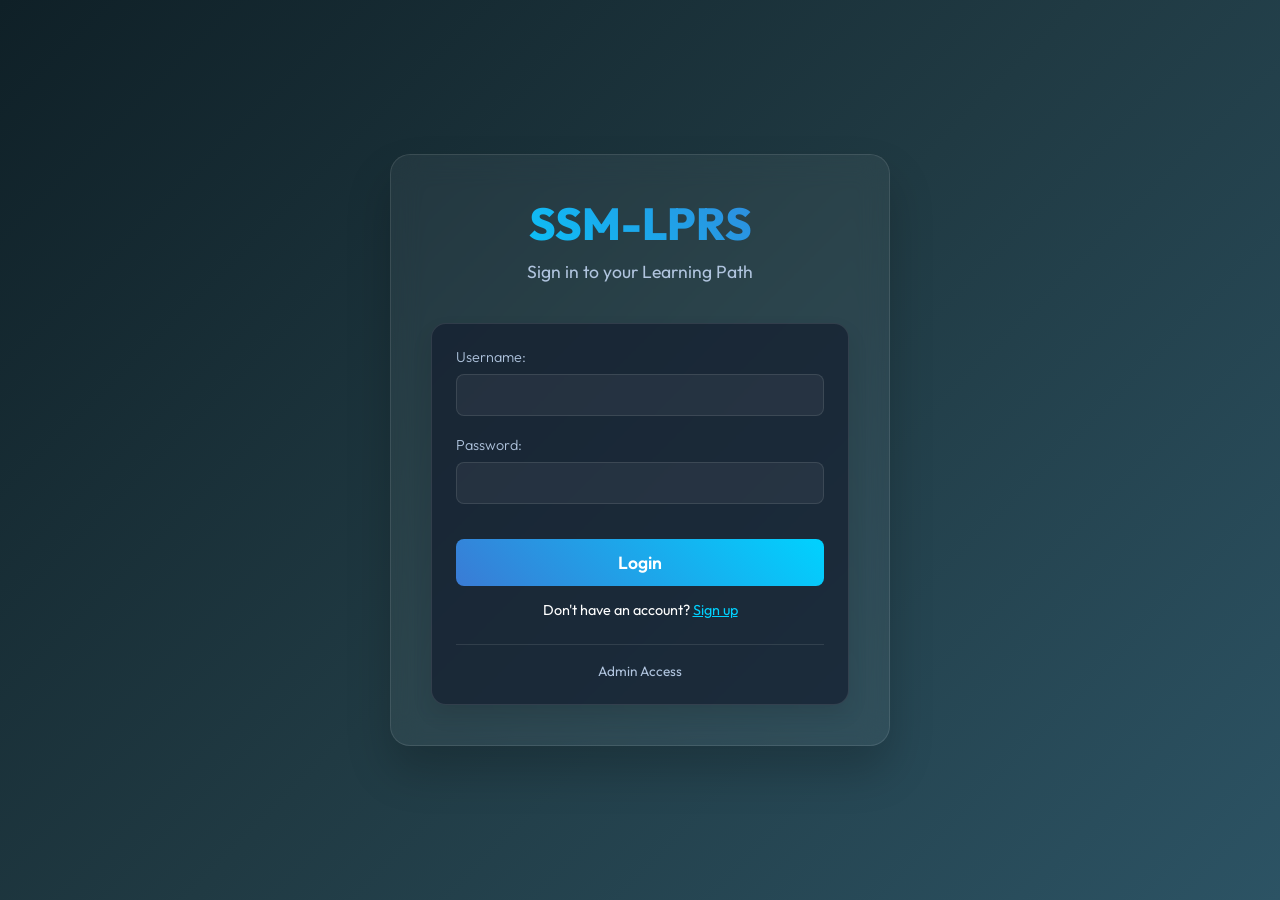
==== frontend/admin.html @ 0c06f9ad "Add complete learning-path project structure" ====
<!DOCTYPE html>
<html lang="en">
<head>
    <meta charset="UTF-8">
    <title>Admin | SSM-LPRS</title>
    <link href="https://fonts.googleapis.com/css2?family=Outfit:wght@300;400;600;800&display=swap" rel="stylesheet">
    <link rel="stylesheet" href="style.css">
    <style>
        table { width: 100%; border-collapse: collapse; margin-top: 20px;}
        th, td { border: 1px solid var(--glass-border); padding: 12px; text-align: left; color: white;}
        th { background-color: rgba(0, 210, 255, 0.1); color: var(--primary-accent);}
        .top-bar { display: flex; justify-content: space-between; align-items: center; margin-bottom: 2rem;}
        .logout-btn { background: transparent; border: 1px solid var(--primary-accent); color: var(--primary-accent); padding: 5px 15px; border-radius: 5px; cursor: pointer;}
    </style>
</head>
<body>
    <div class="glass-container" style="max-width: 900px;">
        <div class="top-bar">
            <h2>Admin Dashboard</h2>
            <button class="logout-btn" onclick="logout()">Logout</button>
        </div>
        <main style="display: block;">
            <section class="card">
                <h3>Registered Users & Progress</h3>
                <table id="users-table">
                    <thead>
                        <tr>
                            <th>ID</th>
                            <th>Username</th>
                            <th>Role</th>
                            <th>Completed Topics</th>
                        </tr>
                    </thead>
                    <tbody>
                        <!-- Injected via JS -->
                    </tbody>
                </table>
            </section>
        </main>
    </div>
    <script src="admin.js"></script>
</body>
</html>
---- frontend/style.css ----
:root {
    --bg-gradient: linear-gradient(135deg, #0f2027, #203a43, #2c5364);
    --glass-bg: rgba(255, 255, 255, 0.05);
    --glass-border: rgba(255, 255, 255, 0.1);
    --primary-accent: #00d2ff;
    --secondary-accent: #3a7bd5;
    --text-primary: #ffffff;
    --text-secondary: #b0c4de;
    --card-bg: rgba(20, 30, 48, 0.7);
}

* {
    box-sizing: border-box;
    margin: 0;
    padding: 0;
}

body {
    font-family: 'Outfit', sans-serif;
    background: var(--bg-gradient);
    color: var(--text-primary);
    min-height: 100vh;
    display: flex;
    justify-content: center;
    align-items: center;
    padding: 2rem;
}

.glass-container {
    background: var(--glass-bg);
    backdrop-filter: blur(15px);
    -webkit-backdrop-filter: blur(15px);
    border: 1px solid var(--glass-border);
    border-radius: 20px;
    padding: 2.5rem;
    width: 100%;
    max-width: 900px;
    box-shadow: 0 25px 45px rgba(0, 0, 0, 0.2);
}

header {
    text-align: center;
    margin-bottom: 2.5rem;
}

header h1 {
    font-size: 2.8rem;
    font-weight: 800;
    background: -webkit-linear-gradient(45deg, var(--primary-accent), var(--secondary-accent));
    -webkit-background-clip: text;
    -webkit-text-fill-color: transparent;
    margin-bottom: 0.5rem;
}

header p {
    color: var(--text-secondary);
    font-size: 1.1rem;
}

main {
    display: grid;
    grid-template-columns: 1fr 1.5fr;
    gap: 2rem;
}

@media (max-width: 768px) {
    main {
        grid-template-columns: 1fr;
    }
}

.card {
    background: var(--card-bg);
    border-radius: 15px;
    padding: 1.5rem;
    border: 1px solid var(--glass-border);
    box-shadow: 0 10px 20px rgba(0,0,0,0.1);
}

h2 {
    font-size: 1.5rem;
    margin-bottom: 1.5rem;
    color: var(--primary-accent);
    border-bottom: 1px solid var(--glass-border);
    padding-bottom: 0.5rem;
}

.form-group {
    margin-bottom: 1.2rem;
}

label {
    display: block;
    margin-bottom: 0.5rem;
    font-weight: 300;
    font-size: 0.9rem;
    color: var(--text-secondary);
}

.styled-select {
    width: 100%;
    padding: 10px 15px;
    background: rgba(255,255,255,0.05);
    border: 1px solid var(--glass-border);
    border-radius: 8px;
    color: white;
    font-family: inherit;
    font-size: 1rem;
    appearance: none;
    transition: all 0.3s ease;
}

.styled-select:focus {
    outline: none;
    border-color: var(--primary-accent);
    box-shadow: 0 0 10px rgba(0, 210, 255, 0.3);
}

.styled-select option {
    background: #203a43;
    color: white;
}

.primary-btn {
    width: 100%;
    padding: 12px;
    background: linear-gradient(45deg, var(--secondary-accent), var(--primary-accent));
    border: none;
    border-radius: 8px;
    color: white;
    font-family: inherit;
    font-size: 1.1rem;
    font-weight: 600;
    cursor: pointer;
    transition: transform 0.2s, box-shadow 0.2s;
    margin-top: 1rem;
}

.primary-btn:hover {
    transform: translateY(-2px);
    box-shadow: 0 5px 15px rgba(0, 210, 255, 0.4);
}

.primary-btn:active {
    transform: translateY(0);
}

.hidden {
    display: none !important;
}

.spinner {
    width: 40px;
    height: 40px;
    border: 4px solid rgba(255,255,255,0.1);
    border-top-color: var(--primary-accent);
    border-radius: 50%;
    animation: spin 1s linear infinite;
    margin: 0 auto 1rem;
}

@keyframes spin { 
    to { transform: rotate(360deg); } 
}

#loading {
    text-align: center;
    padding: 2rem 0;
    color: var(--text-secondary);
}

.error {
    background: rgba(255, 50, 50, 0.1);
    border: 1px solid rgba(255, 50, 50, 0.3);
    color: #ff6b6b;
    padding: 1rem;
    border-radius: 8px;
    margin-bottom: 1rem;
    font-size: 0.9rem;
}

.path-stats {
    display: flex;
    justify-content: space-between;
    align-items: center;
    margin-bottom: 1.5rem;
}

.badge {
    background: rgba(0, 210, 255, 0.2);
    color: var(--primary-accent);
    padding: 4px 10px;
    border-radius: 20px;
    font-size: 0.8rem;
    font-weight: 600;
}

.cost-stat {
    font-size: 0.9rem;
    color: var(--text-secondary);
}

.timeline {
    position: relative;
    padding-left: 20px;
}

.timeline::before {
    content: '';
    position: absolute;
    left: 4px;
    top: 0;
    bottom: 0;
    width: 2px;
    background: rgba(255,255,255,0.1);
}

.timeline-item {
    position: relative;
    padding-bottom: 1.5rem;
    opacity: 0;
    transform: translateX(-10px);
    animation: fadeSlideIn 0.4s forwards;
}

.timeline-item::before {
    content: '';
    position: absolute;
    left: -20px;
    top: 5px;
    width: 10px;
    height: 10px;
    border-radius: 50%;
    background: var(--secondary-accent);
    border: 2px solid var(--card-bg);
}

.timeline-item:last-child::before {
    background: var(--primary-accent);
    box-shadow: 0 0 10px var(--primary-accent);
}

.timeline-item:last-child {
    padding-bottom: 0;
}

.step-num {
    font-size: 0.7rem;
    color: var(--secondary-accent);
    font-weight: 800;
    text-transform: uppercase;
    letter-spacing: 1px;
}

.topic-name {
    font-size: 1.1rem;
    font-weight: 400;
    color: white;
    margin-top: 0.2rem;
}

@keyframes fadeSlideIn {
    to {
        opacity: 1;
        transform: translateX(0);
    }
}
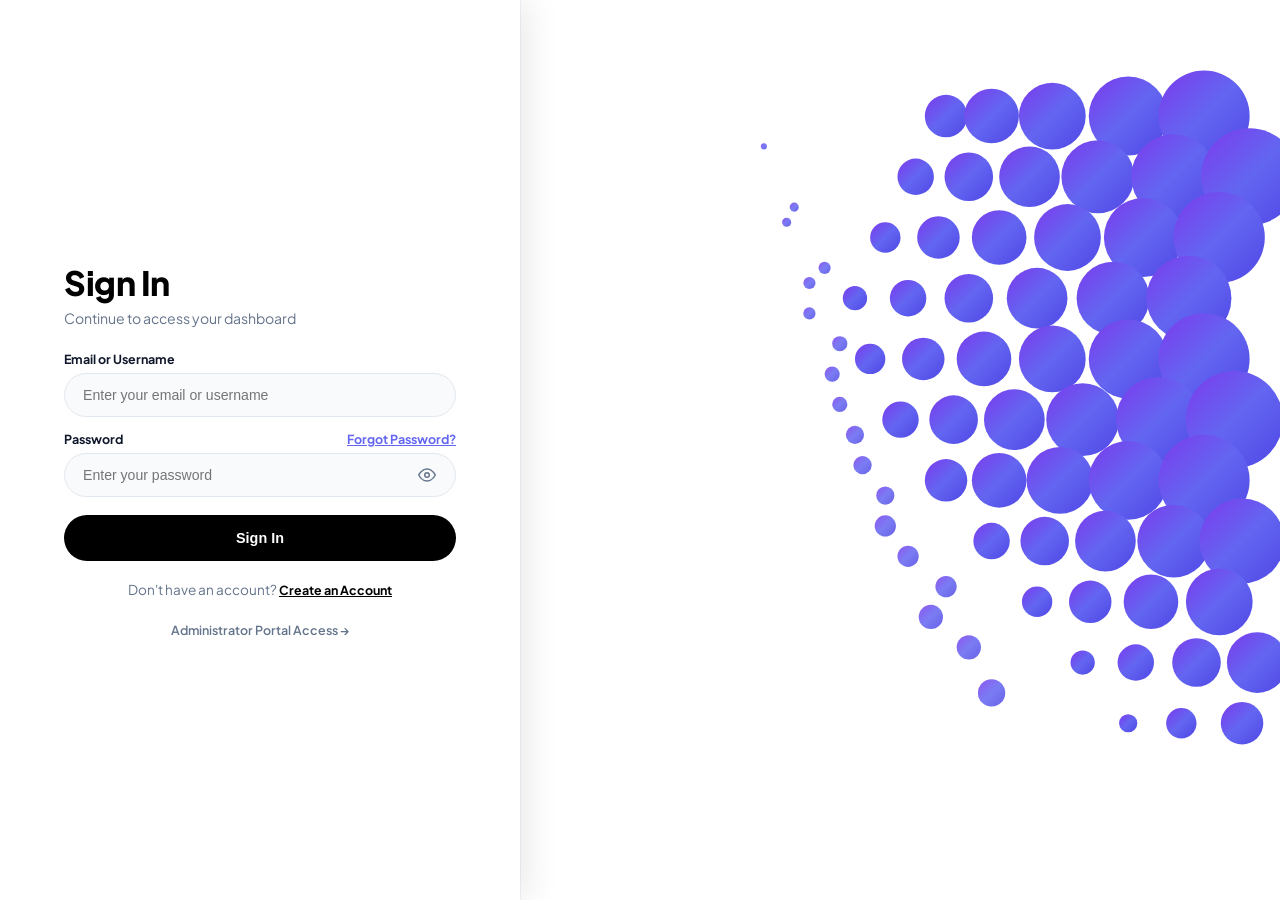
==== commit 1ddd5709: "feat: Overhaul SSM-LPRS frontend UI with dark space theme, sidebar navigation, HTML node layer, and " ====
--- a/frontend/admin.html
+++ b/frontend/admin.html
@@ -2,39 +2,70 @@
 <html lang="en">
 <head>
     <meta charset="UTF-8">
-    <title>Admin | SSM-LPRS</title>
-    <link href="https://fonts.googleapis.com/css2?family=Outfit:wght@300;400;600;800&display=swap" rel="stylesheet">
+    <meta name="viewport" content="width=device-width, initial-scale=1.0">
+    <title>Admin Portal | SSM-LPRS</title>
     <link rel="stylesheet" href="style.css">
     <style>
-        table { width: 100%; border-collapse: collapse; margin-top: 20px;}
-        th, td { border: 1px solid var(--glass-border); padding: 12px; text-align: left; color: white;}
-        th { background-color: rgba(0, 210, 255, 0.1); color: var(--primary-accent);}
-        .top-bar { display: flex; justify-content: space-between; align-items: center; margin-bottom: 2rem;}
-        .logout-btn { background: transparent; border: 1px solid var(--primary-accent); color: var(--primary-accent); padding: 5px 15px; border-radius: 5px; cursor: pointer;}
+        table {
+            width: 100%;
+            border-collapse: separate;
+            border-spacing: 0;
+            margin-top: 1rem;
+        }
+        th, td {
+            border-bottom: 1px solid var(--glass-border);
+            padding: 14px 18px;
+            text-align: left;
+            color: #ffffff;
+            font-size: 0.9rem;
+        }
+        th {
+            background: rgba(6, 10, 20, 0.7);
+            color: var(--primary-cyan);
+            font-weight: 700;
+            text-transform: uppercase;
+            font-size: 0.78rem;
+            letter-spacing: 1px;
+        }
+        tr:hover td {
+            background: rgba(255, 255, 255, 0.03);
+        }
     </style>
 </head>
 <body>
-    <div class="glass-container" style="max-width: 900px;">
-        <div class="top-bar">
-            <h2>Admin Dashboard</h2>
-            <button class="logout-btn" onclick="logout()">Logout</button>
+    <div class="glass-container" style="max-width: 960px;">
+        <div class="nav-bar">
+            <div>
+                <h2>Admin Management Dashboard</h2>
+                <p style="font-size: 0.82rem; color: var(--text-secondary);">Student Progress Monitoring & Platform Management</p>
+            </div>
+            <button class="dashboard-logout-btn" onclick="logout()">
+                <span>Logout</span>
+                <svg width="14" height="14" viewBox="0 0 24 24" fill="none" stroke="currentColor" stroke-width="2.2"><path d="M9 21H5a2 2 0 0 1-2-2V5a2 2 0 0 1 2-2h4"></path><polyline points="16 17 21 12 16 7"></polyline><line x1="21" y1="12" x2="9" y2="12"></line></svg>
+            </button>
         </div>
+
         <main style="display: block;">
             <section class="card">
-                <h3>Registered Users & Progress</h3>
-                <table id="users-table">
-                    <thead>
-                        <tr>
-                            <th>ID</th>
-                            <th>Username</th>
-                            <th>Role</th>
-                            <th>Completed Topics</th>
-                        </tr>
-                    </thead>
-                    <tbody>
-                        <!-- Injected via JS -->
-                    </tbody>
-                </table>
+                <div style="display:flex; justify-content:space-between; align-items:center; margin-bottom: 1rem;">
+                    <h3>Registered System Users</h3>
+                    <span class="badge">Live Directory</span>
+                </div>
+                <div style="overflow-x: auto;">
+                    <table id="users-table">
+                        <thead>
+                            <tr>
+                                <th>ID</th>
+                                <th>Username</th>
+                                <th>System Role</th>
+                                <th>Completed Progress</th>
+                            </tr>
+                        </thead>
+                        <tbody>
+                            <!-- Injected via JS -->
+                        </tbody>
+                    </table>
+                </div>
             </section>
         </main>
     </div>
--- a/frontend/style.css
+++ b/frontend/style.css
@@ -1,12 +1,42 @@
+@import url('https://fonts.googleapis.com/css2?family=Plus+Jakarta+Sans:wght@300;400;500;600;700;800&family=Outfit:wght@300;400;600;700;800&display=swap');
+
 :root {
-    --bg-gradient: linear-gradient(135deg, #0f2027, #203a43, #2c5364);
-    --glass-bg: rgba(255, 255, 255, 0.05);
-    --glass-border: rgba(255, 255, 255, 0.1);
-    --primary-accent: #00d2ff;
-    --secondary-accent: #3a7bd5;
+    --bg-main: #060912;
+    --bg-gradient: radial-gradient(circle at 50% 0%, #11172a 0%, #070a14 65%, #04060c 100%);
+    
+    --glass-bg: rgba(13, 18, 34, 0.85);
+    --glass-bg-hover: rgba(18, 25, 48, 0.9);
+    --glass-border: rgba(255, 255, 255, 0.08);
+    --glass-border-subtle: #1c253b;
+    --glass-border-glow: rgba(99, 102, 241, 0.4);
+    
+    --primary-indigo: #6366f1;
+    --primary-indigo-dark: #4f46e5;
+    --primary-indigo-light: #818cf8;
+    
+    --accent-purple: #7c3aed;
+    --accent-cyan: #00f2fe;
+    --accent-emerald: #10b981;
+    --accent-amber: #f59e0b;
+    --accent-magenta: #ec4899;
+    
     --text-primary: #ffffff;
-    --text-secondary: #b0c4de;
-    --card-bg: rgba(20, 30, 48, 0.7);
+    --text-secondary: #94a3b8;
+    --text-muted: #64748b;
+    
+    --card-bg: #0b0f1d;
+    --card-surface: #0e1426;
+    
+    --shadow-purple-glow: 0 0 25px rgba(99, 102, 241, 0.35);
+    --shadow-card: 0 20px 40px rgba(0, 0, 0, 0.5);
+    
+    --radius-xs: 6px;
+    --radius-sm: 8px;
+    --radius-md: 12px;
+    --radius-lg: 18px;
+    --radius-full: 9999px;
+    
+    --font-main: 'Plus Jakarta Sans', 'Outfit', -apple-system, sans-serif;
 }
 
 * {
@@ -16,252 +46,1549 @@
 }
 
 body {
-    font-family: 'Outfit', sans-serif;
-    background: var(--bg-gradient);
+    font-family: var(--font-main);
+    background: var(--bg-main);
+    background-image: var(--bg-gradient);
     color: var(--text-primary);
     min-height: 100vh;
     display: flex;
     justify-content: center;
     align-items: center;
-    padding: 2rem;
-}
-
+    padding: 1.25rem;
+    overflow-x: hidden;
+    position: relative;
+}
+
+/* Background Ambient Glow Orbs */
+body::before, body::after {
+    content: '';
+    position: fixed;
+    border-radius: 50%;
+    filter: blur(150px);
+    z-index: -1;
+    pointer-events: none;
+}
+body::before {
+    width: 600px;
+    height: 600px;
+    background: rgba(99, 102, 241, 0.09);
+    top: -150px;
+    left: -150px;
+}
+body::after {
+    width: 600px;
+    height: 600px;
+    background: rgba(124, 58, 237, 0.08);
+    bottom: -150px;
+    right: -150px;
+}
+
+/* Full Screen App Layout Overhaul */
+body.app-body {
+    padding: 0;
+    margin: 0;
+    width: 100vw;
+    height: 100vh;
+    min-height: 100vh;
+    overflow: hidden;
+}
+
+body.app-body .glass-container {
+    width: 100vw;
+    height: 100vh;
+    min-height: 100vh;
+    max-width: 100%;
+    border-radius: 0;
+    border: none;
+    padding: 1rem 1.25rem 0.75rem 1.25rem;
+    display: flex;
+    flex-direction: column;
+    overflow: hidden;
+}
+
+body.app-body .path-layout {
+    display: grid;
+    grid-template-columns: 340px 1fr;
+    gap: 1rem;
+    flex: 1;
+    min-height: 0;
+    height: 100%;
+}
+
+body.app-body .canvas-card {
+    height: 100%;
+    width: 100%;
+    position: relative;
+    border-radius: var(--radius-md);
+    overflow: hidden;
+}
+
+/* Glassmorphism Outer Container */
 .glass-container {
     background: var(--glass-bg);
-    backdrop-filter: blur(15px);
-    -webkit-backdrop-filter: blur(15px);
-    border: 1px solid var(--glass-border);
-    border-radius: 20px;
-    padding: 2.5rem;
+    backdrop-filter: blur(30px);
+    -webkit-backdrop-filter: blur(30px);
+    border: 1px solid var(--glass-border-subtle);
+    border-radius: var(--radius-lg);
+    padding: 1.75rem 2rem;
     width: 100%;
-    max-width: 900px;
-    box-shadow: 0 25px 45px rgba(0, 0, 0, 0.2);
-}
-
-header {
-    text-align: center;
-    margin-bottom: 2.5rem;
-}
-
-header h1 {
-    font-size: 2.8rem;
+    max-width: 1560px;
+    box-shadow: var(--shadow-card), inset 0 1px 0 rgba(255, 255, 255, 0.05);
+    position: relative;
+    overflow: hidden;
+}
+
+/* Top Navigation Header Bar */
+.nav-bar {
+    display: flex;
+    justify-content: space-between;
+    align-items: center;
+    margin-bottom: 1.5rem;
+    padding-bottom: 1.25rem;
+    border-bottom: 1px solid var(--glass-border-subtle);
+}
+
+.nav-back-btn {
+    display: inline-flex;
+    align-items: center;
+    gap: 8px;
+    background: rgba(255, 255, 255, 0.04);
+    border: 1px solid var(--glass-border-subtle);
+    color: var(--text-primary);
+    padding: 8px 14px;
+    border-radius: var(--radius-sm);
+    font-size: 0.85rem;
+    font-weight: 600;
+    text-decoration: none;
+    transition: all 0.2s ease;
+}
+.nav-back-btn:hover {
+    background: rgba(255, 255, 255, 0.08);
+    border-color: rgba(255, 255, 255, 0.18);
+    transform: translateX(-2px);
+}
+
+.nav-title-group {
+    display: flex;
+    flex-direction: column;
+    gap: 3px;
+}
+
+.nav-title-row {
+    display: flex;
+    align-items: center;
+    gap: 10px;
+}
+
+.nav-title-row h2 {
+    font-size: 1.35rem;
+    font-weight: 700;
+    color: #ffffff;
+    letter-spacing: -0.3px;
+}
+
+.level-badge {
+    background: rgba(99, 102, 241, 0.15);
+    border: 1px solid rgba(99, 102, 241, 0.4);
+    color: #a5b4fc;
+    font-size: 0.7rem;
+    font-weight: 700;
+    padding: 3px 8px;
+    border-radius: var(--radius-full);
+    letter-spacing: 0.5px;
+    text-transform: uppercase;
+}
+
+.nav-subtitle {
+    font-size: 0.8rem;
+    color: var(--text-secondary);
+}
+
+.header-controls {
+    display: flex;
+    align-items: center;
+    gap: 12px;
+}
+
+.zoom-controls-group {
+    display: flex;
+    align-items: center;
+    background: rgba(255, 255, 255, 0.04);
+    border: 1px solid var(--glass-border-subtle);
+    border-radius: var(--radius-sm);
+    padding: 2px;
+}
+
+.icon-btn {
+    background: transparent;
+    border: none;
+    color: var(--text-secondary);
+    padding: 7px 11px;
+    font-size: 0.85rem;
+    font-weight: 700;
+    cursor: pointer;
+    border-radius: 6px;
+    transition: all 0.2s ease;
+    display: flex;
+    align-items: center;
+    justify-content: center;
+}
+.icon-btn:hover {
+    background: rgba(255, 255, 255, 0.1);
+    color: #ffffff;
+}
+
+.action-pill-btn {
+    display: inline-flex;
+    align-items: center;
+    gap: 8px;
+    background: rgba(255, 255, 255, 0.05);
+    border: 1px solid var(--glass-border-subtle);
+    color: var(--text-primary);
+    padding: 8px 16px;
+    border-radius: var(--radius-sm);
+    font-size: 0.85rem;
+    font-weight: 600;
+    cursor: pointer;
+    text-decoration: none;
+    transition: all 0.2s ease;
+}
+.action-pill-btn:hover {
+    background: rgba(255, 255, 255, 0.1);
+    border-color: rgba(255, 255, 255, 0.2);
+}
+
+.logout-link-btn {
+    background: transparent;
+    border: none;
+    color: var(--text-secondary);
+    font-size: 0.85rem;
+    font-weight: 600;
+    padding: 8px 12px;
+    cursor: pointer;
+    transition: color 0.2s ease;
+}
+.logout-link-btn:hover {
+    color: #ffffff;
+}
+
+/* User Profile Header Badge & Logout Button */
+.user-profile-badge {
+    display: flex;
+    align-items: center;
+    gap: 10px;
+    background: rgba(14, 20, 36, 0.75);
+    border: 1px solid var(--glass-border-subtle);
+    padding: 5px 14px 5px 6px;
+    border-radius: var(--radius-full);
+    backdrop-filter: blur(12px);
+    box-shadow: 0 4px 15px rgba(0, 0, 0, 0.25);
+}
+
+.user-avatar-circle {
+    width: 36px;
+    height: 36px;
+    border-radius: 50%;
+    background: linear-gradient(135deg, #6366f1 0%, #7c3aed 100%);
+    color: #ffffff;
     font-weight: 800;
-    background: -webkit-linear-gradient(45deg, var(--primary-accent), var(--secondary-accent));
-    -webkit-background-clip: text;
-    -webkit-text-fill-color: transparent;
-    margin-bottom: 0.5rem;
-}
-
-header p {
-    color: var(--text-secondary);
-    font-size: 1.1rem;
-}
-
-main {
+    font-size: 0.95rem;
+    display: flex;
+    align-items: center;
+    justify-content: center;
+    box-shadow: 0 0 12px rgba(99, 102, 241, 0.4);
+    border: 2px solid rgba(255, 255, 255, 0.15);
+    flex-shrink: 0;
+}
+
+.dashboard-logout-btn {
+    display: inline-flex;
+    align-items: center;
+    gap: 8px;
+    background: rgba(239, 68, 68, 0.1);
+    border: 1px solid rgba(239, 68, 68, 0.3);
+    color: #f87171;
+    padding: 8px 16px;
+    border-radius: var(--radius-full);
+    font-size: 0.82rem;
+    font-weight: 700;
+    font-family: inherit;
+    cursor: pointer;
+    transition: all 0.2s cubic-bezier(0.4, 0, 0.2, 1);
+    white-space: nowrap;
+}
+
+.dashboard-logout-btn:hover {
+    background: rgba(239, 68, 68, 0.2);
+    border-color: rgba(239, 68, 68, 0.5);
+    color: #fca5a5;
+    transform: translateY(-1px);
+    box-shadow: 0 4px 15px rgba(239, 68, 68, 0.25);
+}
+
+/* Page Main Layout Grid */
+.path-layout {
     display: grid;
-    grid-template-columns: 1fr 1.5fr;
-    gap: 2rem;
-}
-
-@media (max-width: 768px) {
-    main {
-        grid-template-columns: 1fr;
-    }
+    grid-template-columns: 320px 1fr;
+    gap: 1.25rem;
+    align-items: start;
+}
+
+/* Sidebar Styling */
+.sidebar-panel {
+    display: flex;
+    flex-direction: column;
+    gap: 1.25rem;
 }
 
 .card {
     background: var(--card-bg);
-    border-radius: 15px;
-    padding: 1.5rem;
-    border: 1px solid var(--glass-border);
-    box-shadow: 0 10px 20px rgba(0,0,0,0.1);
-}
-
-h2 {
-    font-size: 1.5rem;
-    margin-bottom: 1.5rem;
-    color: var(--primary-accent);
-    border-bottom: 1px solid var(--glass-border);
-    padding-bottom: 0.5rem;
-}
-
-.form-group {
-    margin-bottom: 1.2rem;
-}
-
-label {
+    border: 1px solid var(--glass-border-subtle);
+    border-radius: var(--radius-md);
+    padding: 1.35rem;
+    box-shadow: 0 10px 30px rgba(0, 0, 0, 0.3);
+}
+
+.sidebar-header-row {
+    display: flex;
+    justify-content: space-between;
+    align-items: center;
+    margin-bottom: 0.85rem;
+}
+
+.sidebar-section-title {
+    font-size: 0.72rem;
+    font-weight: 800;
+    letter-spacing: 1px;
+    color: var(--text-secondary);
+    text-transform: uppercase;
+}
+
+.optimal-path-tag {
+    display: flex;
+    align-items: center;
+    gap: 6px;
+    font-size: 0.75rem;
+    font-weight: 600;
+    color: #a5b4fc;
+}
+
+.optimal-dot {
+    width: 7px;
+    height: 7px;
+    border-radius: 50%;
+    background: var(--primary-indigo);
+    box-shadow: 0 0 8px var(--primary-indigo);
+}
+
+/* Strategy Segmented Toggle Buttons */
+.segmented-toggle {
+    display: grid;
+    grid-template-columns: 1fr 1fr;
+    gap: 4px;
+    background: #080b15;
+    border: 1px solid var(--glass-border-subtle);
+    padding: 4px;
+    border-radius: var(--radius-sm);
+    margin-bottom: 1rem;
+}
+
+.toggle-btn {
+    background: transparent;
+    border: none;
+    color: var(--text-secondary);
+    padding: 8px 12px;
+    border-radius: 6px;
+    font-size: 0.8rem;
+    font-weight: 700;
+    cursor: pointer;
+    transition: all 0.2s ease;
+}
+
+.toggle-btn.active {
+    background: var(--primary-indigo);
+    color: #ffffff;
+    box-shadow: 0 4px 12px rgba(99, 102, 241, 0.4);
+}
+
+/* Metrics Table Row */
+.sidebar-metrics {
+    display: grid;
+    grid-template-columns: 1fr 1fr;
+    gap: 1rem;
+    padding-top: 0.85rem;
+    border-top: 1px solid var(--glass-border-subtle);
+}
+
+.metric-item label {
     display: block;
+    font-size: 0.72rem;
+    color: var(--text-muted);
+    margin-bottom: 2px;
+    font-weight: 600;
+}
+
+.metric-item span {
+    font-size: 0.85rem;
+    font-weight: 700;
+    color: var(--text-primary);
+}
+
+/* Selected Module Sidebar Inspector Card */
+.selected-module-badge-row {
+    display: flex;
+    justify-content: space-between;
+    align-items: center;
+    margin-bottom: 0.75rem;
+}
+
+.selected-badge {
+    background: rgba(99, 102, 241, 0.12);
+    border: 1px solid rgba(99, 102, 241, 0.35);
+    color: #a5b4fc;
+    font-size: 0.68rem;
+    font-weight: 800;
+    padding: 3px 8px;
+    border-radius: 6px;
+    letter-spacing: 0.5px;
+}
+
+.selected-module-title {
+    font-size: 1.1rem;
+    font-weight: 800;
+    color: #ffffff;
     margin-bottom: 0.5rem;
-    font-weight: 300;
-    font-size: 0.9rem;
+    line-height: 1.3;
+}
+
+.selected-module-desc {
+    font-size: 0.82rem;
     color: var(--text-secondary);
-}
-
-.styled-select {
+    line-height: 1.45;
+    margin-bottom: 1.1rem;
+}
+
+.sub-header-title {
+    font-size: 0.72rem;
+    font-weight: 800;
+    letter-spacing: 0.8px;
+    color: var(--text-muted);
+    text-transform: uppercase;
+    margin-bottom: 0.6rem;
+}
+
+/* Prerequisite Status Items */
+.prereq-list {
+    display: flex;
+    flex-direction: column;
+    gap: 6px;
+    margin-bottom: 1.1rem;
+}
+
+.prereq-item {
+    display: flex;
+    justify-content: space-between;
+    align-items: center;
+    background: rgba(14, 20, 36, 0.7);
+    border: 1px solid var(--glass-border-subtle);
+    padding: 8px 12px;
+    border-radius: var(--radius-sm);
+    font-size: 0.8rem;
+}
+
+.prereq-name {
+    display: flex;
+    align-items: center;
+    gap: 8px;
+    color: var(--text-primary);
+    font-weight: 600;
+}
+
+.check-icon {
+    color: #818cf8;
+    font-weight: 800;
+    font-size: 0.85rem;
+}
+
+.prereq-status-tag {
+    font-size: 0.72rem;
+    font-weight: 600;
+    color: var(--text-secondary);
+}
+
+/* Key Objectives Bullets */
+.objectives-list {
+    list-style: none;
+    display: flex;
+    flex-direction: column;
+    gap: 6px;
+    margin-bottom: 1.35rem;
+}
+
+.objectives-list li {
+    position: relative;
+    padding-left: 14px;
+    font-size: 0.8rem;
+    color: var(--text-secondary);
+    line-height: 1.4;
+}
+
+.objectives-list li::before {
+    content: '•';
+    position: absolute;
+    left: 0;
+    color: var(--primary-indigo-light);
+    font-weight: bold;
+}
+
+/* Buttons */
+.btn-primary-indigo {
     width: 100%;
-    padding: 10px 15px;
-    background: rgba(255,255,255,0.05);
-    border: 1px solid var(--glass-border);
-    border-radius: 8px;
-    color: white;
-    font-family: inherit;
-    font-size: 1rem;
-    appearance: none;
-    transition: all 0.3s ease;
-}
-
-.styled-select:focus {
-    outline: none;
-    border-color: var(--primary-accent);
-    box-shadow: 0 0 10px rgba(0, 210, 255, 0.3);
-}
-
-.styled-select option {
-    background: #203a43;
-    color: white;
-}
-
-.primary-btn {
+    padding: 12px 18px;
+    background: var(--primary-indigo);
+    border: none;
+    border-radius: var(--radius-sm);
+    color: #ffffff;
+    font-size: 0.88rem;
+    font-weight: 700;
+    cursor: pointer;
+    display: flex;
+    align-items: center;
+    justify-content: center;
+    gap: 8px;
+    transition: all 0.2s ease;
+    box-shadow: 0 4px 15px rgba(99, 102, 241, 0.35);
+    margin-bottom: 0.6rem;
+}
+
+.btn-primary-indigo:hover {
+    background: var(--primary-indigo-dark);
+    transform: translateY(-1px);
+    box-shadow: 0 6px 20px rgba(99, 102, 241, 0.5);
+}
+
+.btn-secondary-dark {
     width: 100%;
-    padding: 12px;
-    background: linear-gradient(45deg, var(--secondary-accent), var(--primary-accent));
-    border: none;
-    border-radius: 8px;
-    color: white;
-    font-family: inherit;
-    font-size: 1.1rem;
+    padding: 10px 18px;
+    background: rgba(255, 255, 255, 0.04);
+    border: 1px solid var(--glass-border-subtle);
+    border-radius: var(--radius-sm);
+    color: var(--text-primary);
+    font-size: 0.82rem;
     font-weight: 600;
     cursor: pointer;
-    transition: transform 0.2s, box-shadow 0.2s;
-    margin-top: 1rem;
-}
-
-.primary-btn:hover {
-    transform: translateY(-2px);
-    box-shadow: 0 5px 15px rgba(0, 210, 255, 0.4);
-}
-
-.primary-btn:active {
-    transform: translateY(0);
-}
-
+    transition: all 0.2s ease;
+}
+
+.btn-secondary-dark:hover {
+    background: rgba(255, 255, 255, 0.08);
+    border-color: rgba(255, 255, 255, 0.18);
+}
+
+/* Main Canvas Panel & Overlay Components */
+.canvas-card {
+    position: relative;
+    width: 100%;
+    height: 720px;
+    background: #060811;
+    border: 1px solid var(--glass-border-subtle);
+    border-radius: var(--radius-md);
+    overflow: hidden;
+    box-shadow: inset 0 0 50px rgba(0, 0, 0, 0.7);
+}
+
+/* Canvas Header Overlay Bar */
+.canvas-top-bar {
+    position: absolute;
+    top: 16px;
+    left: 16px;
+    right: 16px;
+    display: flex;
+    justify-content: space-between;
+    align-items: center;
+    z-index: 10;
+    pointer-events: none;
+}
+
+.canvas-top-bar > * {
+    pointer-events: auto;
+}
+
+.search-filter-pill {
+    display: flex;
+    align-items: center;
+    background: rgba(13, 18, 34, 0.9);
+    backdrop-filter: blur(12px);
+    border: 1px solid var(--glass-border-subtle);
+    border-radius: var(--radius-sm);
+    padding: 6px 14px;
+    gap: 10px;
+    box-shadow: 0 8px 20px rgba(0,0,0,0.4);
+}
+
+.search-filter-pill input {
+    background: transparent;
+    border: none;
+    outline: none;
+    color: var(--text-primary);
+    font-size: 0.82rem;
+    width: 160px;
+}
+
+.search-filter-pill select {
+    background: transparent;
+    border: none;
+    outline: none;
+    color: var(--text-secondary);
+    font-size: 0.82rem;
+    font-weight: 600;
+    cursor: pointer;
+    border-left: 1px solid var(--glass-border-subtle);
+    padding-left: 10px;
+}
+.search-filter-pill select option {
+    background: #0d1222;
+    color: white;
+}
+
+.graph-tag-badge {
+    display: flex;
+    align-items: center;
+    gap: 8px;
+    background: rgba(13, 18, 34, 0.9);
+    backdrop-filter: blur(12px);
+    border: 1px solid var(--glass-border-subtle);
+    padding: 8px 14px;
+    border-radius: var(--radius-sm);
+    font-size: 0.8rem;
+    font-weight: 600;
+    color: var(--text-secondary);
+    box-shadow: 0 8px 20px rgba(0,0,0,0.4);
+}
+
+.graph-tag-dot {
+    width: 7px;
+    height: 7px;
+    border-radius: 50%;
+    background: var(--primary-indigo);
+}
+
+/* SVG Node Cards Canvas */
+.network-svg-canvas {
+    width: 100%;
+    height: 100%;
+}
+
+.link-path {
+    fill: none;
+    stroke: rgba(99, 102, 241, 0.3);
+    stroke-width: 2.5px;
+    stroke-linecap: round;
+    stroke-dasharray: 6 5;
+    transition: all 0.3s ease;
+}
+
+.link-path.active {
+    stroke: var(--primary-indigo);
+    stroke-width: 3.5px;
+    stroke-dasharray: 8 4;
+    filter: drop-shadow(0 0 8px rgba(99, 102, 241, 0.7));
+}
+
+/* Native HTML Nodes Overlay Layer */
+.html-nodes-layer {
+    position: absolute;
+    inset: 0;
+    width: 100%;
+    height: 100%;
+    pointer-events: none;
+    transform-origin: 0 0;
+    z-index: 5;
+}
+
+.node-card-item {
+    position: absolute;
+    width: 240px;
+    height: 118px;
+    pointer-events: auto;
+    cursor: pointer;
+    box-sizing: border-box;
+    transition: border-color 0.2s ease, box-shadow 0.2s ease, background-color 0.2s ease;
+    border-radius: 12px;
+    padding: 12px 14px;
+    font-family: 'Plus Jakarta Sans', sans-serif;
+    display: flex;
+    flex-direction: column;
+    justify-content: space-between;
+    user-select: none;
+    border: 1.5px solid #1c253b;
+    background: #0c1122;
+}
+
+.node-card-item * {
+    pointer-events: none !important;
+}
+
+.node-card-item:hover {
+    border-color: #818cf8 !important;
+    box-shadow: 0 0 25px rgba(99, 102, 241, 0.65) !important;
+}
+
+.node-card-item.current-focus {
+    border: 1.5px solid #6366f1 !important;
+    box-shadow: 0 0 22px rgba(99, 102, 241, 0.6) !important;
+    background: #111730 !important;
+}
+
+.node-card-item.in-route {
+    border: 1.5px solid rgba(99, 102, 241, 0.5) !important;
+    box-shadow: 0 0 12px rgba(99, 102, 241, 0.25) !important;
+    background: #0d1326 !important;
+}
+
+.node-card-item.locked {
+    border: 1.5px solid #1c253b !important;
+    background: #080b16 !important;
+    opacity: 0.75 !important;
+}
+
+.node-rect {
+    fill: #0d1324;
+    stroke: #1e2942;
+    stroke-width: 1.5px;
+    rx: 10px;
+    ry: 10px;
+    transition: all 0.3s ease;
+}
+
+/* Current Focus Node Glow */
+.node-group.current-focus .node-rect {
+    stroke: var(--primary-indigo);
+    stroke-width: 2.5px;
+    fill: #111730;
+    filter: drop-shadow(0 0 16px rgba(99, 102, 241, 0.6));
+}
+
+.node-group.completed .node-rect {
+    stroke: #253354;
+    fill: #0b0f1d;
+}
+
+.node-group.unlocked .node-rect {
+    stroke: #253354;
+    fill: #0c1122;
+}
+
+.node-group.bridge .node-rect {
+    stroke: var(--accent-amber);
+    fill: #1a140a;
+}
+
+/* Bottom Floating Overlays */
+/* Minimap Widget (Bottom Left) */
+.minimap-widget {
+    position: absolute;
+    bottom: 20px;
+    left: 20px;
+    width: 140px;
+    height: 90px;
+    background: rgba(11, 16, 30, 0.9);
+    backdrop-filter: blur(12px);
+    border: 1px solid var(--glass-border-subtle);
+    border-radius: var(--radius-sm);
+    z-index: 10;
+    padding: 6px;
+    overflow: hidden;
+    box-shadow: 0 10px 25px rgba(0,0,0,0.5);
+}
+
+.minimap-viewport {
+    position: absolute;
+    border: 1px solid var(--primary-indigo);
+    background: rgba(99, 102, 241, 0.12);
+    border-radius: 4px;
+    top: 20%;
+    left: 20%;
+    width: 60%;
+    height: 60%;
+}
+
+.minimap-dot {
+    position: absolute;
+    width: 4px;
+    height: 4px;
+    border-radius: 50%;
+    background: #64748b;
+}
+
+.minimap-dot.active {
+    background: var(--primary-indigo);
+    box-shadow: 0 0 6px var(--primary-indigo);
+}
+
+/* Legend Overlay Box (Bottom Right) */
+.legend-widget {
+    position: absolute;
+    bottom: 20px;
+    right: 20px;
+    background: rgba(11, 16, 30, 0.9);
+    backdrop-filter: blur(12px);
+    border: 1px solid var(--glass-border-subtle);
+    border-radius: var(--radius-sm);
+    padding: 14px 18px;
+    z-index: 10;
+    box-shadow: 0 10px 25px rgba(0,0,0,0.5);
+}
+
+.legend-header {
+    font-size: 0.72rem;
+    font-weight: 800;
+    letter-spacing: 0.8px;
+    color: var(--text-secondary);
+    text-transform: uppercase;
+    margin-bottom: 10px;
+}
+
+.legend-list {
+    display: flex;
+    flex-direction: column;
+    gap: 8px;
+}
+
+.legend-item {
+    display: flex;
+    align-items: center;
+    gap: 10px;
+    font-size: 0.78rem;
+    color: var(--text-secondary);
+    font-weight: 500;
+}
+
+.legend-dot-solid-blue {
+    width: 8px;
+    height: 8px;
+    border-radius: 50%;
+    background: #6366f1;
+    box-shadow: 0 0 6px #6366f1;
+}
+
+.legend-dot-white {
+    width: 8px;
+    height: 8px;
+    border-radius: 50%;
+    background: #ffffff;
+}
+
+.legend-dot-outline-purple {
+    width: 8px;
+    height: 8px;
+    border-radius: 50%;
+    border: 1.5px solid #818cf8;
+    background: transparent;
+}
+
+.legend-dot-gray {
+    width: 8px;
+    height: 8px;
+    border-radius: 50%;
+    background: #475569;
+}
+
+/* Global Utility Classes */
 .hidden {
     display: none !important;
 }
 
+/* Media Queries for Responsiveness & Mobile App Navbar */
+.mobile-bottom-nav {
+    display: none;
+}
+
+body.app-body .sidebar-panel {
+    height: 100%;
+    overflow-y: auto;
+    padding-right: 4px;
+}
+body.app-body .sidebar-panel::-webkit-scrollbar {
+    width: 4px;
+}
+body.app-body .sidebar-panel::-webkit-scrollbar-thumb {
+    background: rgba(255, 255, 255, 0.15);
+    border-radius: 4px;
+}
+
+@media (max-width: 860px) {
+    body.app-body .path-layout {
+        display: flex;
+        flex-direction: column;
+        gap: 1rem;
+        height: auto;
+    }
+
+    .mobile-tab-hidden {
+        display: none !important;
+    }
+
+    .mobile-bottom-nav {
+        display: flex;
+        position: fixed;
+        bottom: 0;
+        left: 0;
+        right: 0;
+        height: 62px;
+        background: rgba(7, 10, 20, 0.95);
+        backdrop-filter: blur(25px);
+        -webkit-backdrop-filter: blur(25px);
+        border-top: 1px solid var(--glass-border-subtle);
+        z-index: 9999;
+        justify-content: space-around;
+        align-items: center;
+        padding: 0 8px;
+        box-shadow: 0 -10px 30px rgba(0, 0, 0, 0.7);
+    }
+
+    .mobile-nav-item {
+        display: flex;
+        flex-direction: column;
+        align-items: center;
+        justify-content: center;
+        gap: 3px;
+        background: transparent;
+        border: none;
+        color: #94a3b8;
+        font-size: 0.68rem;
+        font-weight: 700;
+        cursor: pointer;
+        padding: 6px 14px;
+        border-radius: 12px;
+        transition: all 0.2s cubic-bezier(0.4, 0, 0.2, 1);
+        text-decoration: none;
+    }
+
+    .mobile-nav-item.active {
+        color: #ffffff;
+        background: rgba(99, 102, 241, 0.25);
+        box-shadow: inset 0 0 0 1px rgba(99, 102, 241, 0.5);
+    }
+
+    .nav-bar {
+        flex-wrap: wrap;
+        gap: 8px;
+        padding-bottom: 0.75rem;
+        margin-bottom: 0.75rem;
+    }
+
+    .nav-title-row h2 {
+        font-size: 1.05rem;
+    }
+
+    .nav-subtitle {
+        font-size: 0.72rem;
+    }
+
+    .zoom-controls-group {
+        display: none;
+    }
+
+    .action-pill-btn span {
+        display: none;
+    }
+
+    body.app-body .glass-container {
+        height: 100vh;
+        padding: 0.75rem 0.75rem 70px 0.75rem;
+    }
+
+    body.app-body .canvas-card {
+        height: calc(100vh - 120px) !important;
+        min-height: calc(100vh - 120px) !important;
+    }
+
+    body.app-body .sidebar-panel {
+        height: calc(100vh - 120px) !important;
+    }
+}
+
+
+/* Auth Full Screen Split Card Layout (Adhering to App Theme Color System) */
+.auth-page-body {
+    background: var(--bg-main, #060912);
+    background-image: radial-gradient(circle at 50% 0%, #11172a 0%, #070a14 65%, #04060c 100%);
+    width: 100vw;
+    height: 100vh;
+    min-height: 100vh;
+    margin: 0;
+    padding: 0;
+    overflow: hidden;
+    display: flex;
+}
+
+.auth-split-card {
+    display: grid;
+    grid-template-columns: 520px 1fr;
+    width: 100vw;
+    height: 100vh;
+    min-height: 100vh;
+    background: #ffffff;
+    border-radius: 0;
+    border: none;
+    box-shadow: none;
+    overflow: hidden;
+    position: relative;
+}
+
+.auth-form-side {
+    padding: 3.5rem 4rem;
+    display: flex;
+    flex-direction: column;
+    justify-content: center;
+    background: #ffffff;
+    color: #0f172a;
+    z-index: 2;
+    box-shadow: 10px 0 30px rgba(0, 0, 0, 0.08);
+}
+
+.auth-logo-mark {
+    width: 28px;
+    height: 28px;
+    color: var(--primary-indigo, #6366f1);
+    margin-bottom: 1.25rem;
+}
+
+.auth-title {
+    font-size: 2.1rem;
+    font-weight: 800;
+    color: #000000;
+    margin-bottom: 0.35rem;
+    letter-spacing: -0.5px;
+}
+
+.auth-subtitle {
+    font-size: 0.88rem;
+    color: #64748b;
+    margin-bottom: 1.5rem;
+}
+
+.social-btn-group {
+    display: flex;
+    flex-direction: column;
+    gap: 10px;
+    margin-bottom: 1.15rem;
+}
+
+.social-btn {
+    display: flex;
+    align-items: center;
+    justify-content: center;
+    gap: 10px;
+    width: 100%;
+    height: 44px;
+    background: #ffffff;
+    border: 1px solid #e2e8f0;
+    border-radius: 9999px;
+    color: #0f172a;
+    font-size: 0.85rem;
+    font-weight: 600;
+    cursor: pointer;
+    transition: all 0.2s ease;
+    text-decoration: none;
+}
+
+.social-btn:hover {
+    background: #f8fafc;
+    border-color: #cbd5e1;
+}
+
+.auth-divider {
+    display: flex;
+    align-items: center;
+    text-align: center;
+    margin: 1rem 0 1.25rem 0;
+    color: #94a3b8;
+    font-size: 0.72rem;
+    font-weight: 700;
+    letter-spacing: 1px;
+}
+
+.auth-divider::before, .auth-divider::after {
+    content: '';
+    flex: 1;
+    border-bottom: 1px solid #e2e8f0;
+}
+
+.auth-divider span {
+    padding: 0 14px;
+}
+
+.auth-label {
+    display: block;
+    font-size: 0.78rem;
+    font-weight: 700;
+    color: #0f172a;
+    margin-bottom: 0.4rem;
+    text-transform: none;
+    letter-spacing: normal;
+}
+
+.auth-input {
+    width: 100%;
+    height: 44px;
+    padding: 0 18px;
+    background: #f8fafc;
+    border: 1px solid #e2e8f0;
+    border-radius: 9999px;
+    color: #0f172a;
+    font-size: 0.88rem;
+    transition: all 0.2s ease;
+}
+
+.auth-input:focus {
+    outline: none;
+    background: #ffffff;
+    border-color: var(--primary-indigo, #6366f1);
+    box-shadow: 0 0 0 3px rgba(99, 102, 241, 0.15);
+}
+
+.auth-btn-black {
+    width: 100%;
+    height: 46px;
+    background: #000000;
+    border: none;
+    border-radius: 9999px;
+    color: #ffffff;
+    font-size: 0.9rem;
+    font-weight: 700;
+    cursor: pointer;
+    transition: all 0.2s ease;
+    display: flex;
+    align-items: center;
+    justify-content: center;
+    gap: 8px;
+    margin-top: 1rem;
+}
+
+.auth-btn-black:hover {
+    background: var(--primary-indigo, #6366f1);
+    transform: translateY(-1px);
+    box-shadow: 0 6px 20px rgba(99, 102, 241, 0.35);
+}
+
+.auth-btn-purple {
+    width: 100%;
+    height: 46px;
+    background: #000000;
+    border: none;
+    border-radius: 9999px;
+    color: #ffffff;
+    font-size: 0.9rem;
+    font-weight: 700;
+    cursor: pointer;
+    transition: all 0.25s cubic-bezier(0.4, 0, 0.2, 1);
+    display: flex;
+    align-items: center;
+    justify-content: center;
+    gap: 8px;
+    margin-top: 1rem;
+}
+
+.auth-btn-purple:hover {
+    background: linear-gradient(135deg, #4f46e5 0%, #6366f1 50%, #7c3aed 100%);
+    transform: translateY(-1px);
+    box-shadow: 0 6px 20px rgba(99, 102, 241, 0.45);
+}
+
+.purple-link {
+    font-size: 0.78rem;
+    font-weight: 700;
+    color: var(--primary-indigo, #6366f1);
+    text-decoration: underline;
+    transition: color 0.2s ease;
+}
+
+.purple-link:hover {
+    color: var(--accent-purple, #7c3aed);
+}
+
+.purple-link-subtle {
+    font-size: 0.78rem;
+    color: #64748b;
+    text-decoration: none;
+    font-weight: 600;
+    transition: color 0.2s ease;
+}
+
+.purple-link-subtle:hover {
+    color: var(--primary-indigo, #6366f1);
+}
+
+/* Password Toggle Eye Icon Styling */
+.password-input-wrapper {
+    position: relative;
+    width: 100%;
+}
+
+.password-input-wrapper input {
+    padding-right: 46px !important;
+}
+
+.toggle-password-btn {
+    position: absolute;
+    right: 14px;
+    top: 50%;
+    transform: translateY(-50%);
+    background: transparent;
+    border: none;
+    color: #64748b;
+    cursor: pointer;
+    display: flex;
+    align-items: center;
+    justify-content: center;
+    padding: 6px;
+    border-radius: 50%;
+    transition: all 0.2s ease;
+    z-index: 5;
+}
+
+.toggle-password-btn:hover {
+    color: var(--primary-indigo, #6366f1);
+    background: rgba(99, 102, 241, 0.08);
+}
+
+/* Rolling Loading Spinner Animation */
+@keyframes spin {
+    0% { transform: rotate(0deg); }
+    100% { transform: rotate(360deg); }
+}
+
 .spinner {
-    width: 40px;
-    height: 40px;
-    border: 4px solid rgba(255,255,255,0.1);
-    border-top-color: var(--primary-accent);
+    animation: spin 0.8s linear infinite;
+    display: inline-block;
+    transform-origin: center center;
+}
+
+
+
+
+.auth-footer-text {
+    text-align: center;
+    font-size: 0.85rem;
+    color: #64748b;
+    margin-top: 1.25rem;
+}
+
+.auth-footer-text a {
+    color: #000000;
+    font-weight: 700;
+    text-decoration: underline;
+}
+
+.auth-art-side {
+    background: #ffffff;
+    position: relative;
+    overflow: hidden;
+    display: flex;
+    align-items: center;
+    justify-content: center;
+    border-left: 1px solid #f1f5f9;
+}
+
+@media (max-width: 900px) {
+    .auth-split-card {
+        grid-template-columns: 1fr;
+    }
+    .auth-art-side {
+        display: none;
+    }
+    .auth-form-side {
+        padding: 2.5rem 2rem;
+        box-shadow: none;
+    }
+}
+
+/* Assessment & Learning Environment Modal Styling */
+.modal-backdrop {
+    position: fixed;
+    inset: 0;
+    background: rgba(4, 6, 12, 0.85);
+    backdrop-filter: blur(16px);
+    -webkit-backdrop-filter: blur(16px);
+    z-index: 10000;
+    display: flex;
+    align-items: center;
+    justify-content: center;
+    padding: 1.25rem;
+}
+
+.modal-card {
+    background: #0d1222;
+    border: 1px solid var(--glass-border-subtle);
+    border-radius: var(--radius-md);
+    width: 100%;
+    max-width: 640px;
+    max-height: 90vh;
+    overflow-y: auto;
+    padding: 2rem;
+    position: relative;
+    box-shadow: 0 25px 60px rgba(0, 0, 0, 0.8), 0 0 30px rgba(99, 102, 241, 0.2);
+    color: #ffffff;
+}
+
+.modal-close-btn {
+    position: absolute;
+    top: 18px;
+    right: 20px;
+    background: rgba(255, 255, 255, 0.08);
+    border: 1px solid var(--glass-border-subtle);
+    color: var(--text-secondary);
+    width: 32px;
+    height: 32px;
     border-radius: 50%;
-    animation: spin 1s linear infinite;
-    margin: 0 auto 1rem;
-}
-
-@keyframes spin { 
-    to { transform: rotate(360deg); } 
-}
-
-#loading {
-    text-align: center;
-    padding: 2rem 0;
+    font-size: 0.9rem;
+    cursor: pointer;
+    display: flex;
+    align-items: center;
+    justify-content: center;
+    transition: all 0.2s ease;
+}
+.modal-close-btn:hover {
+    background: rgba(255, 255, 255, 0.18);
+    color: #ffffff;
+}
+
+.assessment-question-box {
+    background: rgba(14, 20, 36, 0.8);
+    border: 1px solid var(--glass-border-subtle);
+    border-radius: var(--radius-sm);
+    padding: 1.25rem;
+    margin-bottom: 1.25rem;
+}
+
+.assessment-option-btn {
+    display: flex;
+    align-items: center;
+    width: 100%;
+    padding: 12px 16px;
+    background: #060913;
+    border: 1px solid var(--glass-border-subtle);
+    border-radius: var(--radius-sm);
+    color: var(--text-primary);
+    font-size: 0.88rem;
+    font-weight: 600;
+    cursor: pointer;
+    text-align: left;
+    margin-bottom: 8px;
+    transition: all 0.2s ease;
+}
+
+.assessment-option-btn:hover {
+    border-color: #6366f1;
+    background: rgba(99, 102, 241, 0.1);
+}
+
+.assessment-option-btn.selected {
+    border-color: #6366f1;
+    background: rgba(99, 102, 241, 0.25);
+    box-shadow: 0 0 14px rgba(99, 102, 241, 0.4);
+}
+
+/* Dashboard Sidebar Layout System */
+.dashboard-shell {
+    display: grid;
+    grid-template-columns: 290px 1fr;
+    gap: 1.5rem;
+    height: 100%;
+    min-height: 0;
+    flex: 1;
+    overflow: hidden;
+}
+
+.dashboard-sidebar {
+    background: #080c19;
+    border: 1px solid var(--glass-border-subtle);
+    border-radius: var(--radius-md);
+    padding: 1.25rem;
+    display: flex;
+    flex-direction: column;
+    justify-content: space-between;
+    overflow-y: auto;
+    box-shadow: 0 10px 30px rgba(0, 0, 0, 0.4);
+}
+
+.sidebar-brand {
+    display: flex;
+    align-items: center;
+    gap: 12px;
+    padding-bottom: 1.1rem;
+    border-bottom: 1px solid var(--glass-border-subtle);
+    margin-bottom: 1.25rem;
+}
+
+.brand-logo-icon {
+    width: 42px;
+    height: 42px;
+    border-radius: 12px;
+    background: linear-gradient(135deg, #6366f1, #7c3aed);
+    display: flex;
+    align-items: center;
+    justify-content: center;
+    box-shadow: 0 0 20px rgba(99, 102, 241, 0.4);
+    flex-shrink: 0;
+}
+
+.sidebar-brand h2 {
+    font-size: 1.1rem;
+    font-weight: 800;
+    color: #ffffff;
+    line-height: 1.2;
+    letter-spacing: -0.3px;
+}
+
+.sidebar-brand p {
+    font-size: 0.75rem;
     color: var(--text-secondary);
-}
-
-.error {
-    background: rgba(255, 50, 50, 0.1);
-    border: 1px solid rgba(255, 50, 50, 0.3);
-    color: #ff6b6b;
-    padding: 1rem;
-    border-radius: 8px;
-    margin-bottom: 1rem;
-    font-size: 0.9rem;
-}
-
-.path-stats {
+    line-height: 1.2;
+}
+
+.sidebar-section {
+    margin-bottom: 1.25rem;
+}
+
+.sidebar-section-label {
+    font-size: 0.68rem;
+    font-weight: 800;
+    letter-spacing: 1px;
+    color: #818cf8;
+    text-transform: uppercase;
+    margin-bottom: 0.65rem;
+    display: block;
+}
+
+.sidebar-nav {
+    display: flex;
+    flex-direction: column;
+    gap: 6px;
+}
+
+.sidebar-nav-item {
+    display: flex;
+    align-items: center;
+    gap: 12px;
+    padding: 10px 14px;
+    border-radius: var(--radius-sm);
+    color: var(--text-secondary);
+    font-size: 0.88rem;
+    font-weight: 600;
+    text-decoration: none;
+    transition: all 0.2s ease;
+    border: 1px solid transparent;
+}
+
+.sidebar-nav-item:hover {
+    background: rgba(255, 255, 255, 0.04);
+    color: #ffffff;
+    border-color: rgba(255, 255, 255, 0.08);
+}
+
+.sidebar-nav-item.active {
+    background: rgba(99, 102, 241, 0.15);
+    border-color: rgba(99, 102, 241, 0.4);
+    color: #ffffff;
+    font-weight: 700;
+    box-shadow: 0 4px 15px rgba(99, 102, 241, 0.2);
+}
+
+.strategy-options {
+    display: flex;
+    flex-direction: column;
+    gap: 8px;
+}
+
+.sidebar-strategy-btn {
+    display: flex;
+    align-items: flex-start;
+    gap: 12px;
+    padding: 10px 12px;
+    background: rgba(6, 10, 20, 0.6);
+    border: 1px solid var(--glass-border-subtle);
+    border-radius: var(--radius-sm);
+    color: var(--text-secondary);
+    font-family: inherit;
+    text-align: left;
+    cursor: pointer;
+    transition: all 0.2s ease;
+    width: 100%;
+}
+
+.sidebar-strategy-btn svg {
+    margin-top: 2px;
+    flex-shrink: 0;
+    color: var(--text-muted);
+}
+
+.sidebar-strategy-btn .strategy-title {
+    font-size: 0.85rem;
+    font-weight: 700;
+    color: #ffffff;
+    line-height: 1.2;
+}
+
+.sidebar-strategy-btn .strategy-sub {
+    font-size: 0.72rem;
+    color: var(--text-muted);
+    margin-top: 2px;
+}
+
+.sidebar-strategy-btn:hover {
+    background: rgba(14, 20, 36, 0.8);
+    border-color: rgba(99, 102, 241, 0.3);
+}
+
+.sidebar-strategy-btn.active {
+    background: rgba(99, 102, 241, 0.18);
+    border-color: #6366f1;
+    box-shadow: 0 4px 15px rgba(99, 102, 241, 0.3);
+}
+
+.sidebar-strategy-btn.active svg {
+    color: #818cf8;
+}
+
+.sidebar-user-footer {
+    margin-top: auto;
+    padding-top: 1.1rem;
+    border-top: 1px solid var(--glass-border-subtle);
+}
+
+.dashboard-main-content {
+    display: flex;
+    flex-direction: column;
+    flex: 1;
+    min-height: 0;
+    overflow: hidden;
+}
+
+.dashboard-header-row {
     display: flex;
     justify-content: space-between;
     align-items: center;
-    margin-bottom: 1.5rem;
-}
-
-.badge {
-    background: rgba(0, 210, 255, 0.2);
-    color: var(--primary-accent);
-    padding: 4px 10px;
-    border-radius: 20px;
-    font-size: 0.8rem;
-    font-weight: 600;
-}
-
-.cost-stat {
-    font-size: 0.9rem;
-    color: var(--text-secondary);
-}
-
-.timeline {
-    position: relative;
-    padding-left: 20px;
-}
-
-.timeline::before {
-    content: '';
-    position: absolute;
-    left: 4px;
-    top: 0;
-    bottom: 0;
-    width: 2px;
-    background: rgba(255,255,255,0.1);
-}
-
-.timeline-item {
-    position: relative;
-    padding-bottom: 1.5rem;
-    opacity: 0;
-    transform: translateX(-10px);
-    animation: fadeSlideIn 0.4s forwards;
-}
-
-.timeline-item::before {
-    content: '';
-    position: absolute;
-    left: -20px;
-    top: 5px;
-    width: 10px;
-    height: 10px;
-    border-radius: 50%;
-    background: var(--secondary-accent);
-    border: 2px solid var(--card-bg);
-}
-
-.timeline-item:last-child::before {
-    background: var(--primary-accent);
-    box-shadow: 0 0 10px var(--primary-accent);
-}
-
-.timeline-item:last-child {
-    padding-bottom: 0;
-}
-
-.step-num {
-    font-size: 0.7rem;
-    color: var(--secondary-accent);
-    font-weight: 800;
-    text-transform: uppercase;
-    letter-spacing: 1px;
-}
-
-.topic-name {
-    font-size: 1.1rem;
-    font-weight: 400;
-    color: white;
-    margin-top: 0.2rem;
-}
-
-@keyframes fadeSlideIn {
-    to {
-        opacity: 1;
-        transform: translateX(0);
-    }
-}
+    margin-bottom: 1.25rem;
+    gap: 1.25rem;
+    flex-wrap: wrap;
+    padding-bottom: 1rem;
+    border-bottom: 1px solid var(--glass-border-subtle);
+}
+
+@media (max-width: 1024px) {
+    .dashboard-shell {
+        grid-template-columns: 1fr;
+        overflow-y: auto;
+    }
+    .dashboard-sidebar {
+        height: auto;
+    }
+    .dashboard-main-content {
+        overflow: visible;
+    }
+}
+
+
